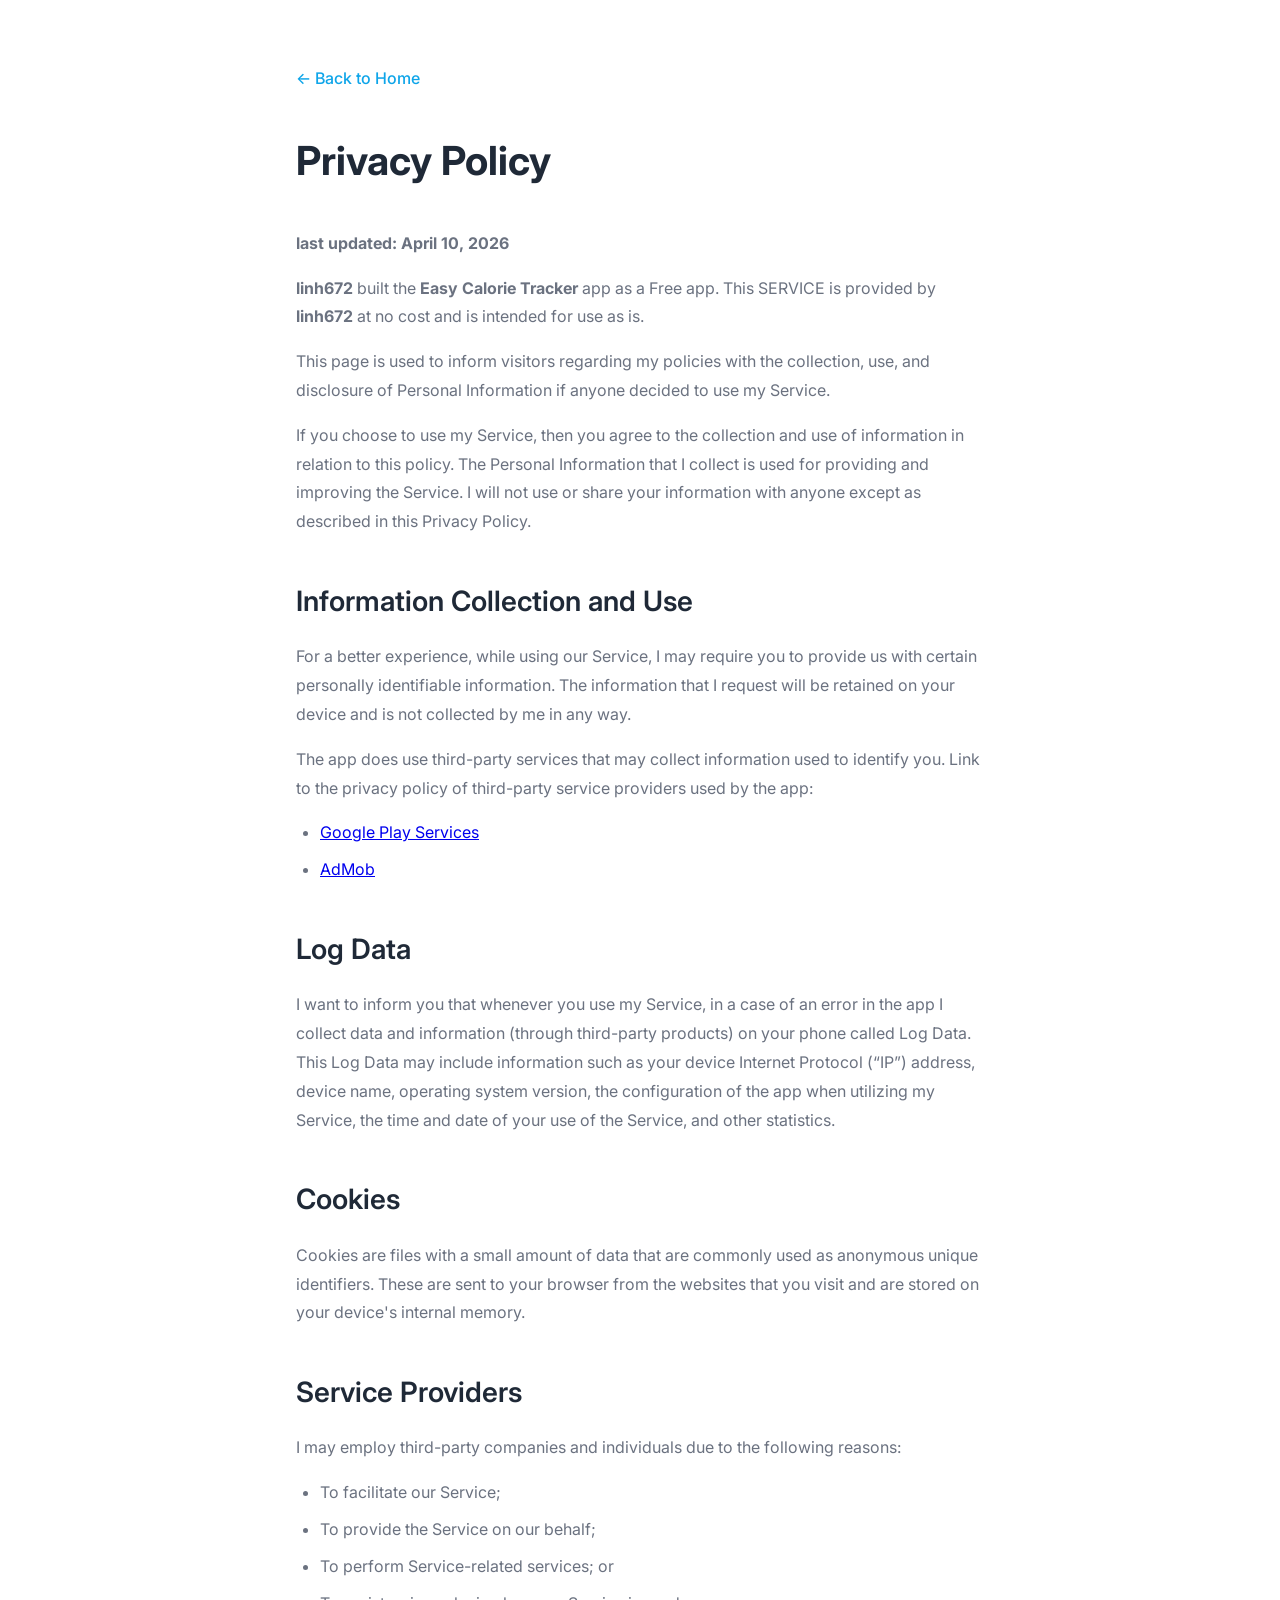
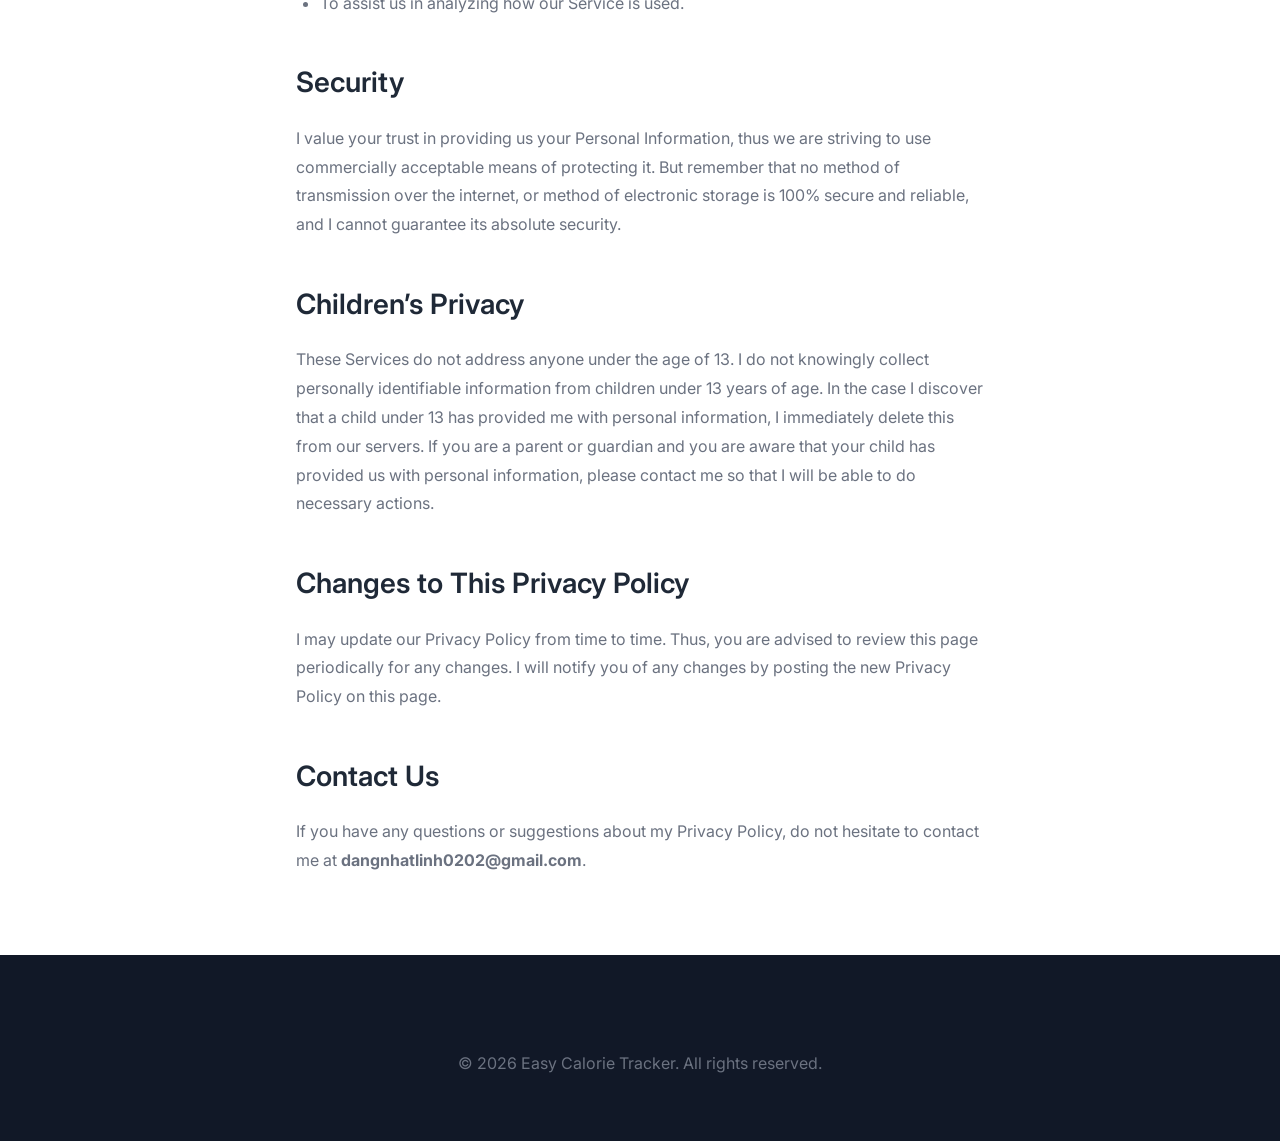
==== privacy.html @ 1a47bb86 "refactor: update privacy policy and configuration for Easy Calorie Tracker branding" ====
<!DOCTYPE html>
<html lang="en">
<head>
    <meta charset="UTF-8">
    <meta name="viewport" content="width=device-width, initial-scale=1.0">
    <meta name="description" content="Privacy Policy for Easy Calorie Tracker">
    <title>Privacy Policy - Easy Calorie Tracker</title>
    <link rel="stylesheet" href="styles.css">
    <link rel="preconnect" href="https://fonts.googleapis.com">
    <link rel="preconnect" href="https://fonts.gstatic.com" crossorigin>
    <link href="https://fonts.googleapis.com/css2?family=Inter:wght@300;400;500;600;700;800&display=swap" rel="stylesheet">
    <style>
        .privacy-content {
            max-width: 800px;
            margin: 0 auto;
            padding: 4rem 2rem;
            line-height: 1.8;
        }
        .privacy-content h1 {
            font-size: 2.5rem;
            font-weight: 700;
            margin-bottom: 2rem;
            color: var(--text-primary);
        }
        .privacy-content h2 {
            font-size: 1.75rem;
            font-weight: 600;
            margin-top: 2.5rem;
            margin-bottom: 1rem;
            color: var(--text-primary);
        }
        .privacy-content p {
            margin-bottom: 1rem;
            color: var(--text-secondary);
        }
        .privacy-content ul {
            margin-left: 1.5rem;
            margin-bottom: 1rem;
            color: var(--text-secondary);
        }
        .privacy-content li {
            margin-bottom: 0.5rem;
        }
        .back-link {
            display: inline-block;
            margin-bottom: 2rem;
            color: var(--primary-color);
            text-decoration: none;
            font-weight: 500;
        }
        .back-link:hover {
            text-decoration: underline;
        }
    </style>
</head>
<body>
    <!-- Privacy Policy Content -->
    <section class="privacy-content">
        <div class="container">
            <a href="index.html" class="back-link">← Back to Home</a>
            
            <h1>Privacy Policy</h1>
            
            <p><strong>last updated: April 10, 2026</strong></p>

            <p><strong>linh672</strong> built the <strong>Easy Calorie Tracker</strong> app as a Free app. This SERVICE is provided by <strong>linh672</strong> at no cost and is intended for use as is.</p>

            <p>This page is used to inform visitors regarding my policies with the collection, use, and disclosure of Personal Information if anyone decided to use my Service.</p>

            <p>If you choose to use my Service, then you agree to the collection and use of information in relation to this policy. The Personal Information that I collect is used for providing and improving the Service. I will not use or share your information with anyone except as described in this Privacy Policy.</p>

            <h2>Information Collection and Use</h2>
            
            <p>For a better experience, while using our Service, I may require you to provide us with certain personally identifiable information. The information that I request will be retained on your device and is not collected by me in any way.</p>
            
            <p>The app does use third-party services that may collect information used to identify you. Link to the privacy policy of third-party service providers used by the app:</p>
            <ul>
                <li><a href="https://www.google.com/policies/privacy/" target="_blank">Google Play Services</a></li>
                <li><a href="https://support.google.com/admob/answer/6128543?hl=en" target="_blank">AdMob</a></li>
            </ul>

            <h2>Log Data</h2>
            <p>I want to inform you that whenever you use my Service, in a case of an error in the app I collect data and information (through third-party products) on your phone called Log Data. This Log Data may include information such as your device Internet Protocol (“IP”) address, device name, operating system version, the configuration of the app when utilizing my Service, the time and date of your use of the Service, and other statistics.</p>

            <h2>Cookies</h2>
            <p>Cookies are files with a small amount of data that are commonly used as anonymous unique identifiers. These are sent to your browser from the websites that you visit and are stored on your device's internal memory.</p>

            <h2>Service Providers</h2>
            <p>I may employ third-party companies and individuals due to the following reasons:</p>
            <ul>
                <li>To facilitate our Service;</li>
                <li>To provide the Service on our behalf;</li>
                <li>To perform Service-related services; or</li>
                <li>To assist us in analyzing how our Service is used.</li>
            </ul>

            <h2>Security</h2>
            <p>I value your trust in providing us your Personal Information, thus we are striving to use commercially acceptable means of protecting it. But remember that no method of transmission over the internet, or method of electronic storage is 100% secure and reliable, and I cannot guarantee its absolute security.</p>

            <h2>Children’s Privacy</h2>
            <p>These Services do not address anyone under the age of 13. I do not knowingly collect personally identifiable information from children under 13 years of age. In the case I discover that a child under 13 has provided me with personal information, I immediately delete this from our servers. If you are a parent or guardian and you are aware that your child has provided us with personal information, please contact me so that I will be able to do necessary actions.</p>

            <h2>Changes to This Privacy Policy</h2>
            <p>I may update our Privacy Policy from time to time. Thus, you are advised to review this page periodically for any changes. I will notify you of any changes by posting the new Privacy Policy on this page.</p>

            <h2>Contact Us</h2>
            <p>If you have any questions or suggestions about my Privacy Policy, do not hesitate to contact me at <strong>dangnhatlinh0202@gmail.com</strong>.</p>
        </div>
    </section>

    <!-- Footer -->
    <footer class="footer">
        <div class="container" style="text-align: center; padding: 2rem 0; color: var(--text-secondary);">
            <p>&copy; 2026 Easy Calorie Tracker. All rights reserved.</p>
        </div>
    </footer>
</body>
</html>
---- styles.css ----
/* Reset and Base Styles */
* {
    margin: 0;
    padding: 0;
    box-sizing: border-box;
}

:root {
    --primary-color: #0ea5e9;
    --primary-dark: #0284c7;
    --primary-light: #38bdf8;
    --secondary-color: #06b6d4;
    --text-primary: #1f2937;
    --text-secondary: #6b7280;
    --text-light: #9ca3af;
    --bg-primary: #ffffff;
    --bg-secondary: #f9fafb;
    --bg-dark: #111827;
    --border-color: #e5e7eb;
    --success-color: #10b981;
    --error-color: #ef4444;
    --warning-color: #f59e0b;
    --shadow-sm: 0 1px 2px 0 rgba(0, 0, 0, 0.05);
    --shadow-md: 0 4px 6px -1px rgba(0, 0, 0, 0.1);
    --shadow-lg: 0 10px 15px -3px rgba(0, 0, 0, 0.1);
    --shadow-xl: 0 20px 25px -5px rgba(0, 0, 0, 0.1);
    --radius-sm: 0.375rem;
    --radius-md: 0.5rem;
    --radius-lg: 0.75rem;
    --radius-xl: 1rem;
}

body {
    font-family: 'Inter', -apple-system, BlinkMacSystemFont, 'Segoe UI', Roboto, sans-serif;
    line-height: 1.6;
    color: var(--text-primary);
    background-color: var(--bg-primary);
    overflow-x: hidden;
}

.container {
    max-width: 1200px;
    margin: 0 auto;
    padding: 0 1.5rem;
}

/* Navigation */
.navbar {
    position: sticky;
    top: 0;
    background: rgba(255, 255, 255, 0.95);
    backdrop-filter: blur(10px);
    border-bottom: 1px solid var(--border-color);
    z-index: 1000;
    transition: all 0.3s ease;
}

.nav-content {
    display: flex;
    justify-content: space-between;
    align-items: center;
    padding: 1rem 0;
}

.logo {
    font-size: 1.5rem;
    font-weight: 700;
    color: var(--primary-color);
}

.nav-links {
    display: flex;
    gap: 2rem;
    align-items: center;
}

.nav-links a {
    text-decoration: none;
    color: var(--text-primary);
    font-weight: 500;
    transition: color 0.3s ease;
    position: relative;
}

.nav-links a:hover {
    color: var(--primary-color);
}

.nav-links a::after {
    content: '';
    position: absolute;
    bottom: -4px;
    left: 0;
    width: 0;
    height: 2px;
    background: var(--primary-color);
    transition: width 0.3s ease;
}

.nav-links a:hover::after {
    width: 100%;
}

.mobile-menu-toggle {
    display: none;
    flex-direction: column;
    gap: 4px;
    background: none;
    border: none;
    cursor: pointer;
    padding: 0.5rem;
}

.mobile-menu-toggle span {
    width: 24px;
    height: 2px;
    background: var(--text-primary);
    transition: all 0.3s ease;
}

/* Hero Section */
.hero {
    padding: 6rem 0;
    background: linear-gradient(135deg, var(--primary-color) 0%, var(--secondary-color) 100%);
    color: white;
    text-align: center;
    position: relative;
    overflow: hidden;
}

.hero::before {
    content: '';
    position: absolute;
    top: 0;
    left: 0;
    right: 0;
    bottom: 0;
    background: url('data:image/svg+xml,<svg width="100" height="100" xmlns="http://www.w3.org/2000/svg"><defs><pattern id="grid" width="100" height="100" patternUnits="userSpaceOnUse"><path d="M 100 0 L 0 0 0 100" fill="none" stroke="rgba(255,255,255,0.1)" stroke-width="1"/></pattern></defs><rect width="100" height="100" fill="url(%23grid)"/></svg>');
    opacity: 0.3;
}

.hero-content {
    position: relative;
    z-index: 1;
}

.hero-title {
    font-size: 3.5rem;
    font-weight: 800;
    margin-bottom: 1rem;
    line-height: 1.2;
}

.hero-subtitle {
    font-size: 1.5rem;
    margin-bottom: 2rem;
    opacity: 0.95;
    font-weight: 300;
}

.hero-buttons {
    display: flex;
    gap: 1rem;
    justify-content: center;
    flex-wrap: wrap;
    margin-bottom: 3rem;
}

.btn {
    display: inline-block;
    padding: 0.875rem 2rem;
    border-radius: var(--radius-md);
    text-decoration: none;
    font-weight: 600;
    transition: all 0.3s ease;
    border: none;
    cursor: pointer;
    font-size: 1rem;
}

.btn-primary {
    background: white;
    color: var(--primary-color);
}

.btn-primary:hover {
    transform: translateY(-2px);
    box-shadow: var(--shadow-lg);
}

.btn-secondary {
    background: rgba(255, 255, 255, 0.2);
    color: white;
    border: 2px solid white;
}

.btn-secondary:hover {
    background: white;
    color: var(--primary-color);
}

.hero-image {
    max-width: 800px;
    margin: 0 auto;
    border-radius: var(--radius-xl);
    overflow: hidden;
    box-shadow: var(--shadow-xl);
}

.hero-image img {
    width: 100%;
    height: auto;
    display: block;
}

/* Features Section */
.features {
    padding: 6rem 0;
    background: var(--bg-secondary);
}

.section-title {
    font-size: 2.5rem;
    font-weight: 700;
    text-align: center;
    margin-bottom: 3rem;
    color: var(--text-primary);
}

.features-grid {
    display: grid;
    grid-template-columns: repeat(auto-fit, minmax(300px, 1fr));
    gap: 2rem;
}

.feature-card {
    background: white;
    padding: 2rem;
    border-radius: var(--radius-lg);
    box-shadow: var(--shadow-md);
    transition: all 0.3s ease;
}

.feature-card:hover {
    transform: translateY(-5px);
    box-shadow: var(--shadow-xl);
}

.feature-icon {
    font-size: 3rem;
    margin-bottom: 1rem;
    color: var(--primary-color);
}

.feature-icon i {
    display: inline-block;
}

.feature-card h3 {
    font-size: 1.5rem;
    font-weight: 600;
    margin-bottom: 0.75rem;
    color: var(--text-primary);
}

.feature-card p {
    color: var(--text-secondary);
    line-height: 1.7;
}

/* Screenshots Section */
.screenshots {
    padding: 6rem 0;
    background: white;
}

.screenshots-grid {
    display: grid;
    grid-template-columns: repeat(auto-fit, minmax(250px, 1fr));
    gap: 1.5rem;
}

.screenshot-item {
    border-radius: var(--radius-lg);
    overflow: hidden;
    box-shadow: var(--shadow-md);
    transition: all 0.3s ease;
    cursor: pointer;
}

.screenshot-item:hover {
    transform: scale(1.05);
    box-shadow: var(--shadow-xl);
}

.screenshot-item img {
    width: 100%;
    height: auto;
    display: block;
}

/* Download Section */
.download {
    padding: 6rem 0;
    background: linear-gradient(135deg, var(--primary-color) 0%, var(--secondary-color) 100%);
    color: white;
    text-align: center;
}

.download-content {
    max-width: 800px;
    margin: 0 auto;
}

.download-subtitle {
    font-size: 1.25rem;
    margin-bottom: 2rem;
    opacity: 0.95;
}

.download-buttons {
    display: flex;
    gap: 1rem;
    justify-content: center;
    flex-wrap: wrap;
}

.download-btn {
    display: inline-flex;
    align-items: center;
    gap: 0.75rem;
    padding: 1rem 2rem;
    background: white;
    color: var(--primary-color);
    border-radius: var(--radius-md);
    text-decoration: none;
    font-weight: 600;
    transition: all 0.3s ease;
}

.download-btn:hover {
    transform: translateY(-2px);
    box-shadow: var(--shadow-lg);
}

.download-btn-icon {
    font-size: 1.5rem;
    color: var(--primary-color);
}

.download-btn-icon i {
    display: inline-block;
}

/* Support Section */
.support {
    padding: 6rem 0;
    background: var(--bg-secondary);
}

.support-content {
    max-width: 1000px;
    margin: 0 auto;
}

.support-grid {
    display: grid;
    grid-template-columns: repeat(auto-fit, minmax(250px, 1fr));
    gap: 2rem;
    margin-bottom: 4rem;
}

.support-card {
    background: white;
    padding: 2rem;
    border-radius: var(--radius-lg);
    box-shadow: var(--shadow-md);
    text-align: center;
}

.support-card-icon {
    font-size: 3rem;
    margin-bottom: 1rem;
    color: var(--primary-color);
}

.support-card-icon i {
    display: inline-block;
}

.support-card h3 {
    font-size: 1.25rem;
    font-weight: 600;
    margin-bottom: 0.5rem;
}

.support-card p {
    color: var(--text-secondary);
    margin-bottom: 1rem;
}

.support-card a {
    color: var(--primary-color);
    text-decoration: none;
    font-weight: 500;
}

.support-card a:hover {
    text-decoration: underline;
}

.contact-form {
    background: white;
    padding: 2.5rem;
    border-radius: var(--radius-lg);
    box-shadow: var(--shadow-md);
}

.form-group {
    margin-bottom: 1.5rem;
}

.form-group label {
    display: block;
    margin-bottom: 0.5rem;
    font-weight: 500;
    color: var(--text-primary);
}

.form-group input,
.form-group textarea {
    width: 100%;
    padding: 0.875rem;
    border: 1px solid var(--border-color);
    border-radius: var(--radius-md);
    font-size: 1rem;
    font-family: inherit;
    transition: border-color 0.3s ease;
}

.form-group input:focus,
.form-group textarea:focus {
    outline: none;
    border-color: var(--primary-color);
    box-shadow: 0 0 0 3px rgba(14, 165, 233, 0.1);
}

.form-group textarea {
    resize: vertical;
    min-height: 120px;
}

.btn-submit {
    width: 100%;
    padding: 1rem;
    background: var(--primary-color);
    color: white;
    border: none;
    border-radius: var(--radius-md);
    font-size: 1rem;
    font-weight: 600;
    cursor: pointer;
    transition: all 0.3s ease;
}

.btn-submit:hover {
    background: var(--primary-dark);
    transform: translateY(-2px);
    box-shadow: var(--shadow-lg);
}

/* FAQ Section */
.faq {
    padding: 6rem 0;
    background: white;
}

.faq-list {
    max-width: 800px;
    margin: 0 auto;
}

.faq-item {
    background: var(--bg-secondary);
    border-radius: var(--radius-md);
    margin-bottom: 1rem;
    overflow: hidden;
}

.faq-question {
    padding: 1.5rem;
    cursor: pointer;
    display: flex;
    justify-content: space-between;
    align-items: center;
    font-weight: 600;
    transition: background-color 0.3s ease;
}

.faq-question:hover {
    background: var(--border-color);
}

.faq-question::after {
    content: '+';
    font-size: 1.5rem;
    color: var(--primary-color);
    transition: transform 0.3s ease;
}

.faq-item.active .faq-question::after {
    transform: rotate(45deg);
}

.faq-answer {
    max-height: 0;
    overflow: hidden;
    transition: max-height 0.3s ease;
}

.faq-item.active .faq-answer {
    max-height: 500px;
}

.faq-answer-content {
    padding: 0 1.5rem 1.5rem;
    color: var(--text-secondary);
    line-height: 1.7;
}

/* Footer */
.footer {
    background: var(--bg-dark);
    color: white;
    padding: 4rem 0 2rem;
}

.footer-content {
    display: grid;
    grid-template-columns: repeat(auto-fit, minmax(250px, 1fr));
    gap: 3rem;
    margin-bottom: 2rem;
}

.footer-section h3,
.footer-section h4 {
    margin-bottom: 1rem;
    color: white;
}

.footer-section p {
    color: rgba(255, 255, 255, 0.7);
    line-height: 1.7;
}

.footer-links {
    list-style: none;
}

.footer-links li {
    margin-bottom: 0.5rem;
}

.footer-links a {
    color: rgba(255, 255, 255, 0.7);
    text-decoration: none;
    transition: color 0.3s ease;
}

.footer-links a:hover {
    color: white;
}

.social-links {
    display: flex;
    gap: 1rem;
    flex-wrap: wrap;
}

.social-link {
    display: inline-flex;
    align-items: center;
    justify-content: center;
    width: 40px;
    height: 40px;
    background: rgba(255, 255, 255, 0.1);
    border-radius: 50%;
    color: white;
    text-decoration: none;
    transition: all 0.3s ease;
}

.social-link:hover {
    background: var(--primary-color);
    transform: translateY(-2px);
}

.footer-bottom {
    text-align: center;
    padding-top: 2rem;
    border-top: 1px solid rgba(255, 255, 255, 0.1);
    color: rgba(255, 255, 255, 0.7);
}

/* Responsive Design */
@media (max-width: 768px) {
    .mobile-menu-toggle {
        display: flex;
    }

    .nav-links {
        position: fixed;
        top: 70px;
        left: 0;
        right: 0;
        background: white;
        flex-direction: column;
        padding: 2rem;
        box-shadow: var(--shadow-lg);
        transform: translateX(-100%);
        transition: transform 0.3s ease;
    }

    .nav-links.active {
        transform: translateX(0);
    }

    .hero-title {
        font-size: 2.5rem;
    }

    .hero-subtitle {
        font-size: 1.25rem;
    }

    .section-title {
        font-size: 2rem;
    }

    .features-grid,
    .screenshots-grid,
    .support-grid {
        grid-template-columns: 1fr;
    }

    .hero-buttons,
    .download-buttons {
        flex-direction: column;
        width: 100%;
    }

    .btn {
        width: 100%;
        text-align: center;
    }
}

@media (max-width: 480px) {
    .container {
        padding: 0 1rem;
    }

    .hero {
        padding: 4rem 0;
    }

    .hero-title {
        font-size: 2rem;
    }

    .features,
    .screenshots,
    .download,
    .support,
    .faq {
        padding: 4rem 0;
    }
}

/* Utility Classes */
.hidden {
    display: none !important;
}

.text-center {
    text-align: center;
}

.mt-1 { margin-top: 0.5rem; }
.mt-2 { margin-top: 1rem; }
.mt-3 { margin-top: 1.5rem; }
.mb-1 { margin-bottom: 0.5rem; }
.mb-2 { margin-bottom: 1rem; }
.mb-3 { margin-bottom: 1.5rem; }
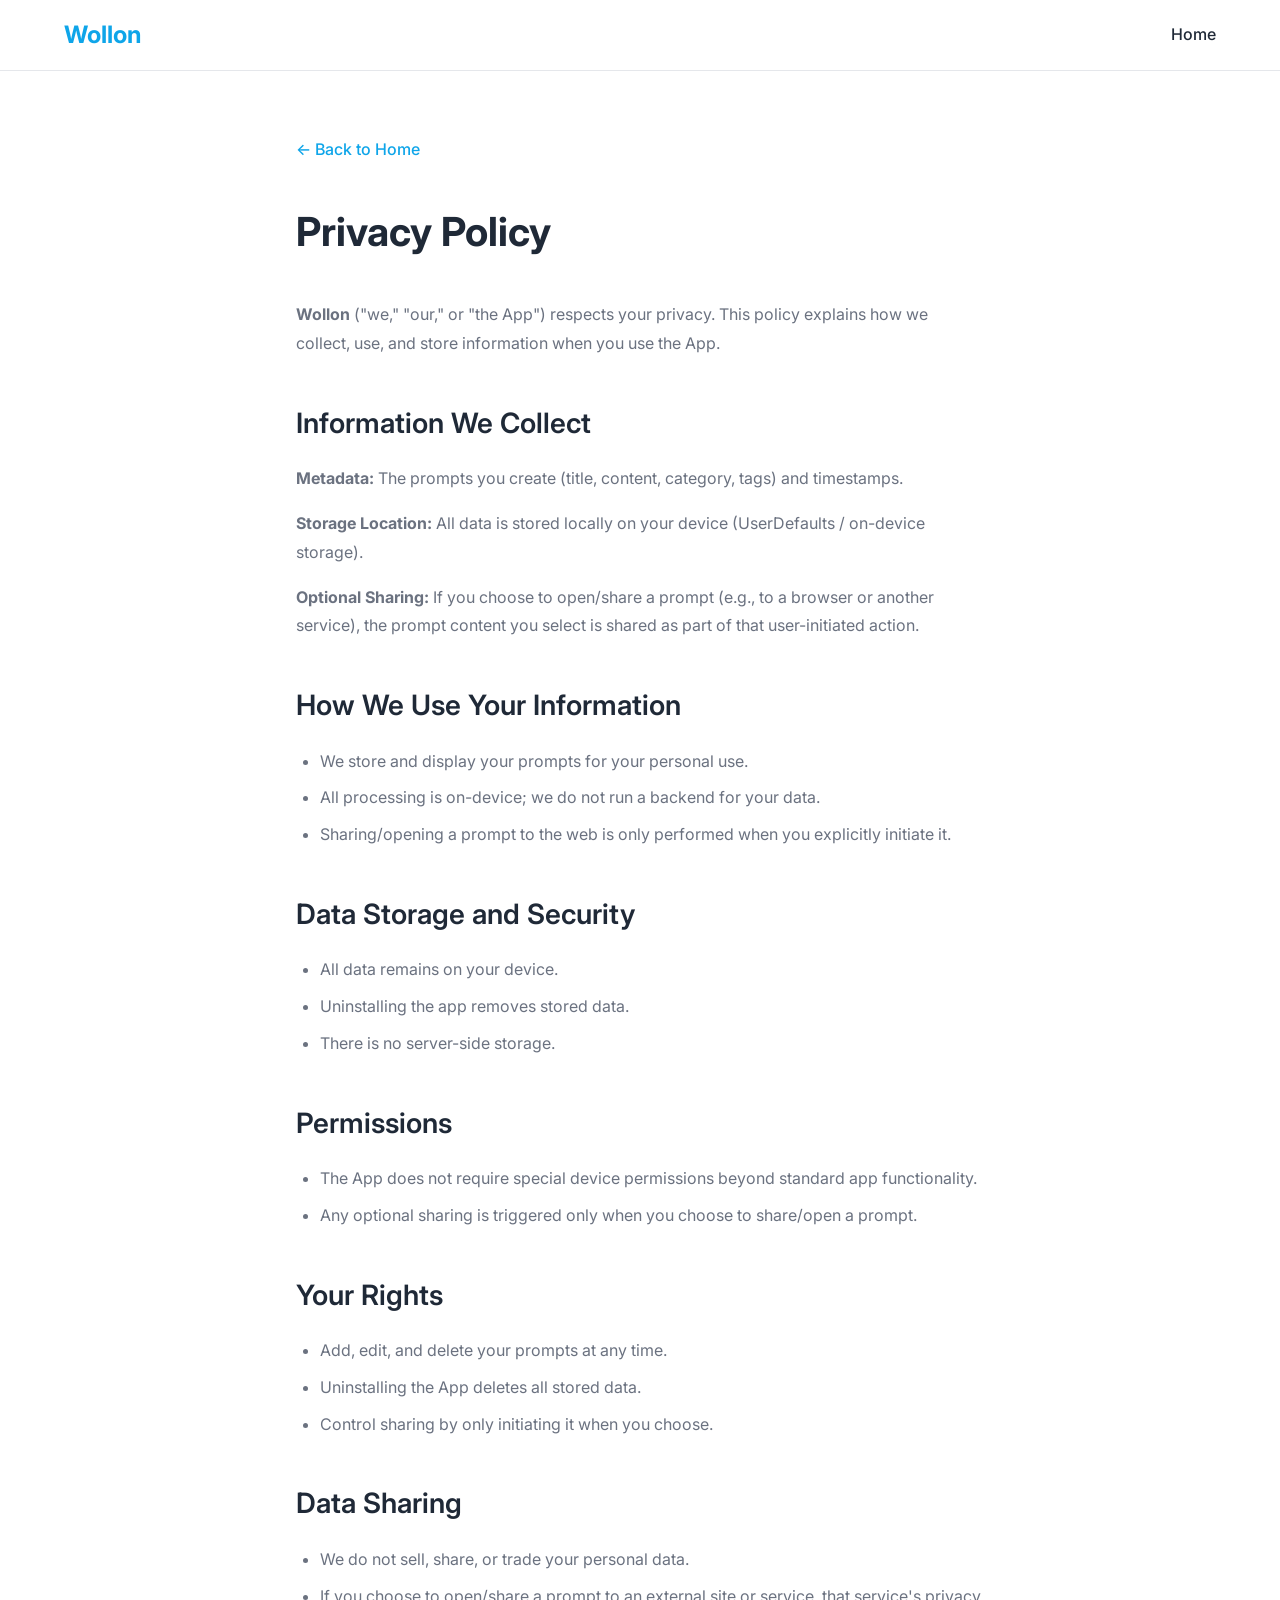
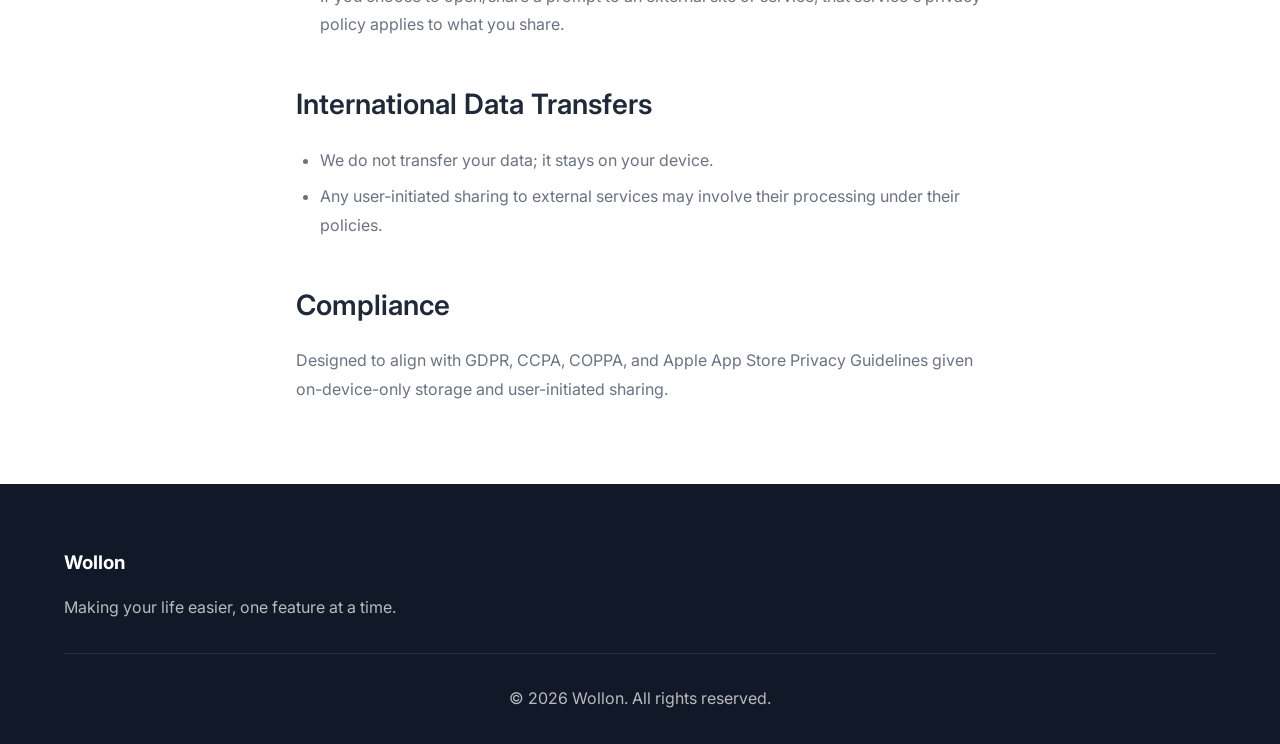
==== commit 84da093c: "refactor: rebrand application to Wollon and update site configuration and privacy policy" ====
--- a/privacy.html
+++ b/privacy.html
@@ -3,8 +3,8 @@
 <head>
     <meta charset="UTF-8">
     <meta name="viewport" content="width=device-width, initial-scale=1.0">
-    <meta name="description" content="Privacy Policy for Easy Calorie Tracker">
-    <title>Privacy Policy - Easy Calorie Tracker</title>
+    <meta name="description" content="Privacy Policy for Prompt Manager">
+    <title>Privacy Policy - Wollon</title>
     <link rel="stylesheet" href="styles.css">
     <link rel="preconnect" href="https://fonts.googleapis.com">
     <link rel="preconnect" href="https://fonts.gstatic.com" crossorigin>
@@ -54,6 +54,22 @@
     </style>
 </head>
 <body>
+    <!-- Navigation -->
+    <nav class="navbar">
+        <div class="container">
+            <div class="nav-content">
+                <div class="logo">
+                    <a href="index.html" style="text-decoration: none; color: inherit;">
+                        <span>Wollon</span>
+                    </a>
+                </div>
+                <div class="nav-links">
+                    <a href="index.html">Home</a>
+                </div>
+            </div>
+        </div>
+    </nav>
+
     <!-- Privacy Policy Content -->
     <section class="privacy-content">
         <div class="container">
@@ -61,58 +77,89 @@
             
             <h1>Privacy Policy</h1>
             
-            <p><strong>last updated: April 10, 2026</strong></p>
+            <p><strong>Wollon</strong> ("we," "our," or "the App") respects your privacy. This policy explains how we collect, use, and store information when you use the App.</p>
 
-            <p><strong>linh672</strong> built the <strong>Easy Calorie Tracker</strong> app as a Free app. This SERVICE is provided by <strong>linh672</strong> at no cost and is intended for use as is.</p>
+            <h2>Information We Collect</h2>
+            
+            <p><strong>Metadata:</strong> The prompts you create (title, content, category, tags) and timestamps.</p>
+            
+            <p><strong>Storage Location:</strong> All data is stored locally on your device (UserDefaults / on-device storage).</p>
+            
+            <p><strong>Optional Sharing:</strong> If you choose to open/share a prompt (e.g., to a browser or another service), the prompt content you select is shared as part of that user-initiated action.</p>
 
-            <p>This page is used to inform visitors regarding my policies with the collection, use, and disclosure of Personal Information if anyone decided to use my Service.</p>
-
-            <p>If you choose to use my Service, then you agree to the collection and use of information in relation to this policy. The Personal Information that I collect is used for providing and improving the Service. I will not use or share your information with anyone except as described in this Privacy Policy.</p>
-
-            <h2>Information Collection and Use</h2>
+            <h2>How We Use Your Information</h2>
             
-            <p>For a better experience, while using our Service, I may require you to provide us with certain personally identifiable information. The information that I request will be retained on your device and is not collected by me in any way.</p>
-            
-            <p>The app does use third-party services that may collect information used to identify you. Link to the privacy policy of third-party service providers used by the app:</p>
             <ul>
-                <li><a href="https://www.google.com/policies/privacy/" target="_blank">Google Play Services</a></li>
-                <li><a href="https://support.google.com/admob/answer/6128543?hl=en" target="_blank">AdMob</a></li>
+                <li>We store and display your prompts for your personal use.</li>
+                <li>All processing is on-device; we do not run a backend for your data.</li>
+                <li>Sharing/opening a prompt to the web is only performed when you explicitly initiate it.</li>
             </ul>
 
-            <h2>Log Data</h2>
-            <p>I want to inform you that whenever you use my Service, in a case of an error in the app I collect data and information (through third-party products) on your phone called Log Data. This Log Data may include information such as your device Internet Protocol (“IP”) address, device name, operating system version, the configuration of the app when utilizing my Service, the time and date of your use of the Service, and other statistics.</p>
-
-            <h2>Cookies</h2>
-            <p>Cookies are files with a small amount of data that are commonly used as anonymous unique identifiers. These are sent to your browser from the websites that you visit and are stored on your device's internal memory.</p>
-
-            <h2>Service Providers</h2>
-            <p>I may employ third-party companies and individuals due to the following reasons:</p>
+            <h2>Data Storage and Security</h2>
+            
             <ul>
-                <li>To facilitate our Service;</li>
-                <li>To provide the Service on our behalf;</li>
-                <li>To perform Service-related services; or</li>
-                <li>To assist us in analyzing how our Service is used.</li>
+                <li>All data remains on your device.</li>
+                <li>Uninstalling the app removes stored data.</li>
+                <li>There is no server-side storage.</li>
             </ul>
 
-            <h2>Security</h2>
-            <p>I value your trust in providing us your Personal Information, thus we are striving to use commercially acceptable means of protecting it. But remember that no method of transmission over the internet, or method of electronic storage is 100% secure and reliable, and I cannot guarantee its absolute security.</p>
+            <h2>Permissions</h2>
+            
+            <ul>
+                <li>The App does not require special device permissions beyond standard app functionality.</li>
+                <li>Any optional sharing is triggered only when you choose to share/open a prompt.</li>
+            </ul>
 
-            <h2>Children’s Privacy</h2>
-            <p>These Services do not address anyone under the age of 13. I do not knowingly collect personally identifiable information from children under 13 years of age. In the case I discover that a child under 13 has provided me with personal information, I immediately delete this from our servers. If you are a parent or guardian and you are aware that your child has provided us with personal information, please contact me so that I will be able to do necessary actions.</p>
+            <h2>Your Rights</h2>
+            
+            <ul>
+                <li>Add, edit, and delete your prompts at any time.</li>
+                <li>Uninstalling the App deletes all stored data.</li>
+                <li>Control sharing by only initiating it when you choose.</li>
+            </ul>
 
-            <h2>Changes to This Privacy Policy</h2>
-            <p>I may update our Privacy Policy from time to time. Thus, you are advised to review this page periodically for any changes. I will notify you of any changes by posting the new Privacy Policy on this page.</p>
+            <h2>Data Sharing</h2>
+            
+            <ul>
+                <li>We do not sell, share, or trade your personal data.</li>
+                <li>If you choose to open/share a prompt to an external site or service, that service's privacy policy applies to what you share.</li>
+            </ul>
 
-            <h2>Contact Us</h2>
-            <p>If you have any questions or suggestions about my Privacy Policy, do not hesitate to contact me at <strong>dangnhatlinh0202@gmail.com</strong>.</p>
+            <h2>International Data Transfers</h2>
+            
+            <ul>
+                <li>We do not transfer your data; it stays on your device.</li>
+                <li>Any user-initiated sharing to external services may involve their processing under their policies.</li>
+            </ul>
+
+            <h2>Compliance</h2>
+            
+            <p>Designed to align with GDPR, CCPA, COPPA, and Apple App Store Privacy Guidelines given on-device-only storage and user-initiated sharing.</p>
         </div>
     </section>
 
     <!-- Footer -->
     <footer class="footer">
-        <div class="container" style="text-align: center; padding: 2rem 0; color: var(--text-secondary);">
-            <p>&copy; 2026 Easy Calorie Tracker. All rights reserved.</p>
+        <div class="container">
+            <div class="footer-content">
+                <div class="footer-section">
+                    <h3>Wollon</h3>
+                    <p>Making your life easier, one feature at a time.</p>
+                </div>
+            </div>
+            <div class="footer-bottom">
+                <p>&copy; <span id="copyright-year"></span> Wollon. All rights reserved.</p>
+            </div>
         </div>
     </footer>
+
+    <script>
+        // Set current year
+        const yearElement = document.getElementById('copyright-year');
+        if (yearElement) {
+            yearElement.textContent = new Date().getFullYear();
+        }
+    </script>
 </body>
 </html>
+
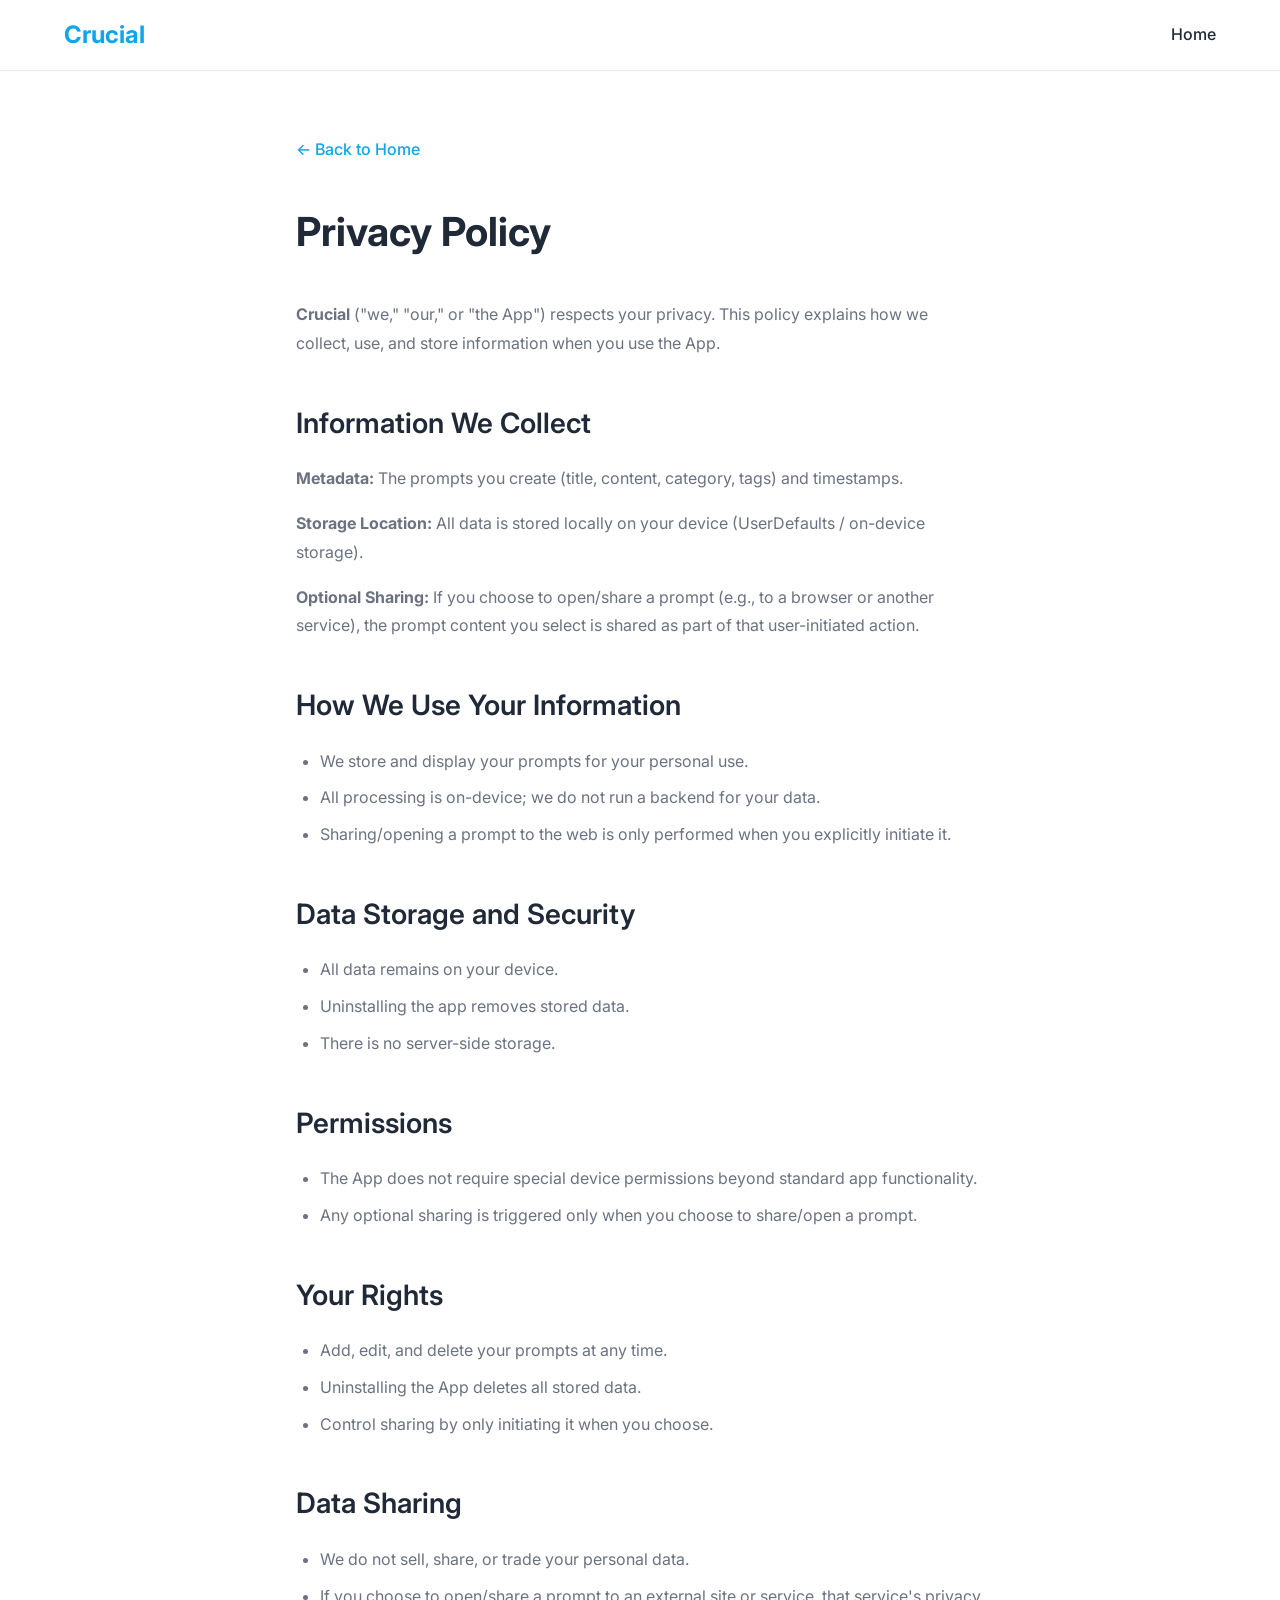
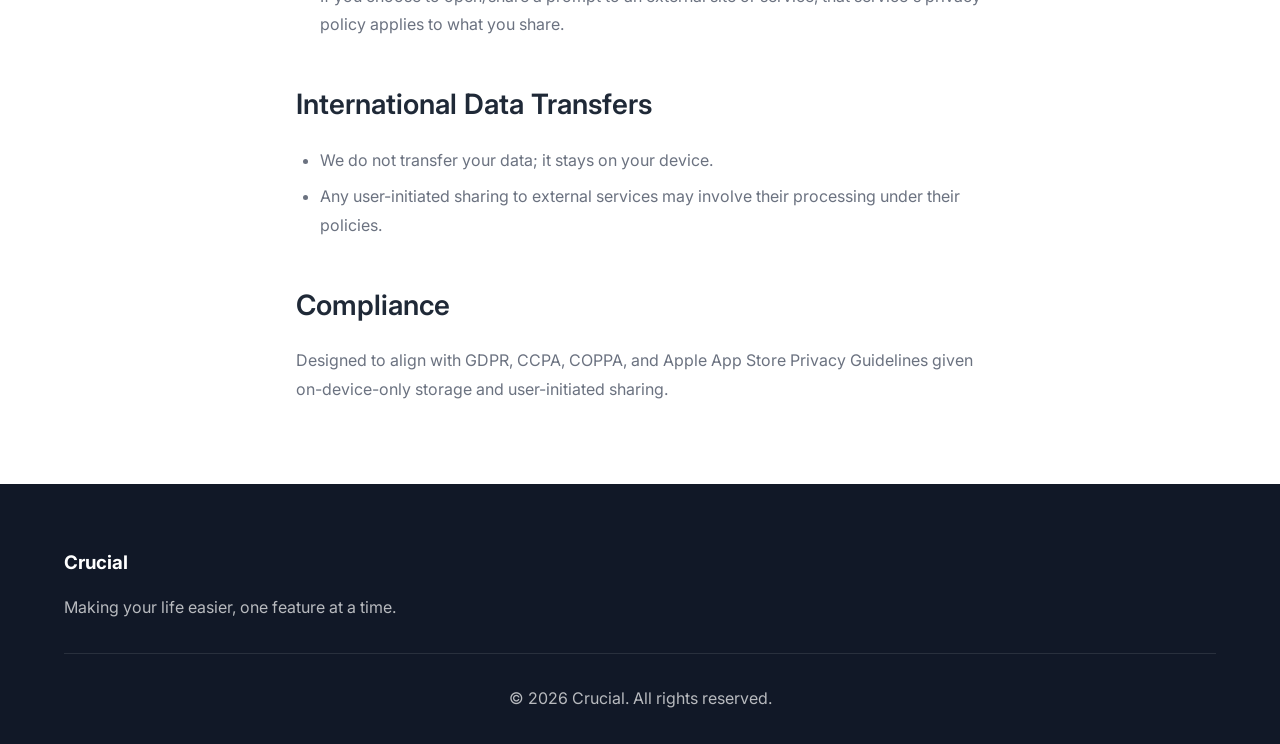
==== commit 779f3a1e: "chore: rename application from Wollon to Crucial" ====
--- a/privacy.html
+++ b/privacy.html
@@ -4,7 +4,7 @@
     <meta charset="UTF-8">
     <meta name="viewport" content="width=device-width, initial-scale=1.0">
     <meta name="description" content="Privacy Policy for Prompt Manager">
-    <title>Privacy Policy - Wollon</title>
+    <title>Privacy Policy - Crucial</title>
     <link rel="stylesheet" href="styles.css">
     <link rel="preconnect" href="https://fonts.googleapis.com">
     <link rel="preconnect" href="https://fonts.gstatic.com" crossorigin>
@@ -60,7 +60,7 @@
             <div class="nav-content">
                 <div class="logo">
                     <a href="index.html" style="text-decoration: none; color: inherit;">
-                        <span>Wollon</span>
+                        <span>Crucial</span>
                     </a>
                 </div>
                 <div class="nav-links">
@@ -77,7 +77,7 @@
             
             <h1>Privacy Policy</h1>
             
-            <p><strong>Wollon</strong> ("we," "our," or "the App") respects your privacy. This policy explains how we collect, use, and store information when you use the App.</p>
+            <p><strong>Crucial</strong> ("we," "our," or "the App") respects your privacy. This policy explains how we collect, use, and store information when you use the App.</p>
 
             <h2>Information We Collect</h2>
             
@@ -143,12 +143,12 @@
         <div class="container">
             <div class="footer-content">
                 <div class="footer-section">
-                    <h3>Wollon</h3>
+                    <h3>Crucial</h3>
                     <p>Making your life easier, one feature at a time.</p>
                 </div>
             </div>
             <div class="footer-bottom">
-                <p>&copy; <span id="copyright-year"></span> Wollon. All rights reserved.</p>
+                <p>&copy; <span id="copyright-year"></span> Crucial. All rights reserved.</p>
             </div>
         </div>
     </footer>
